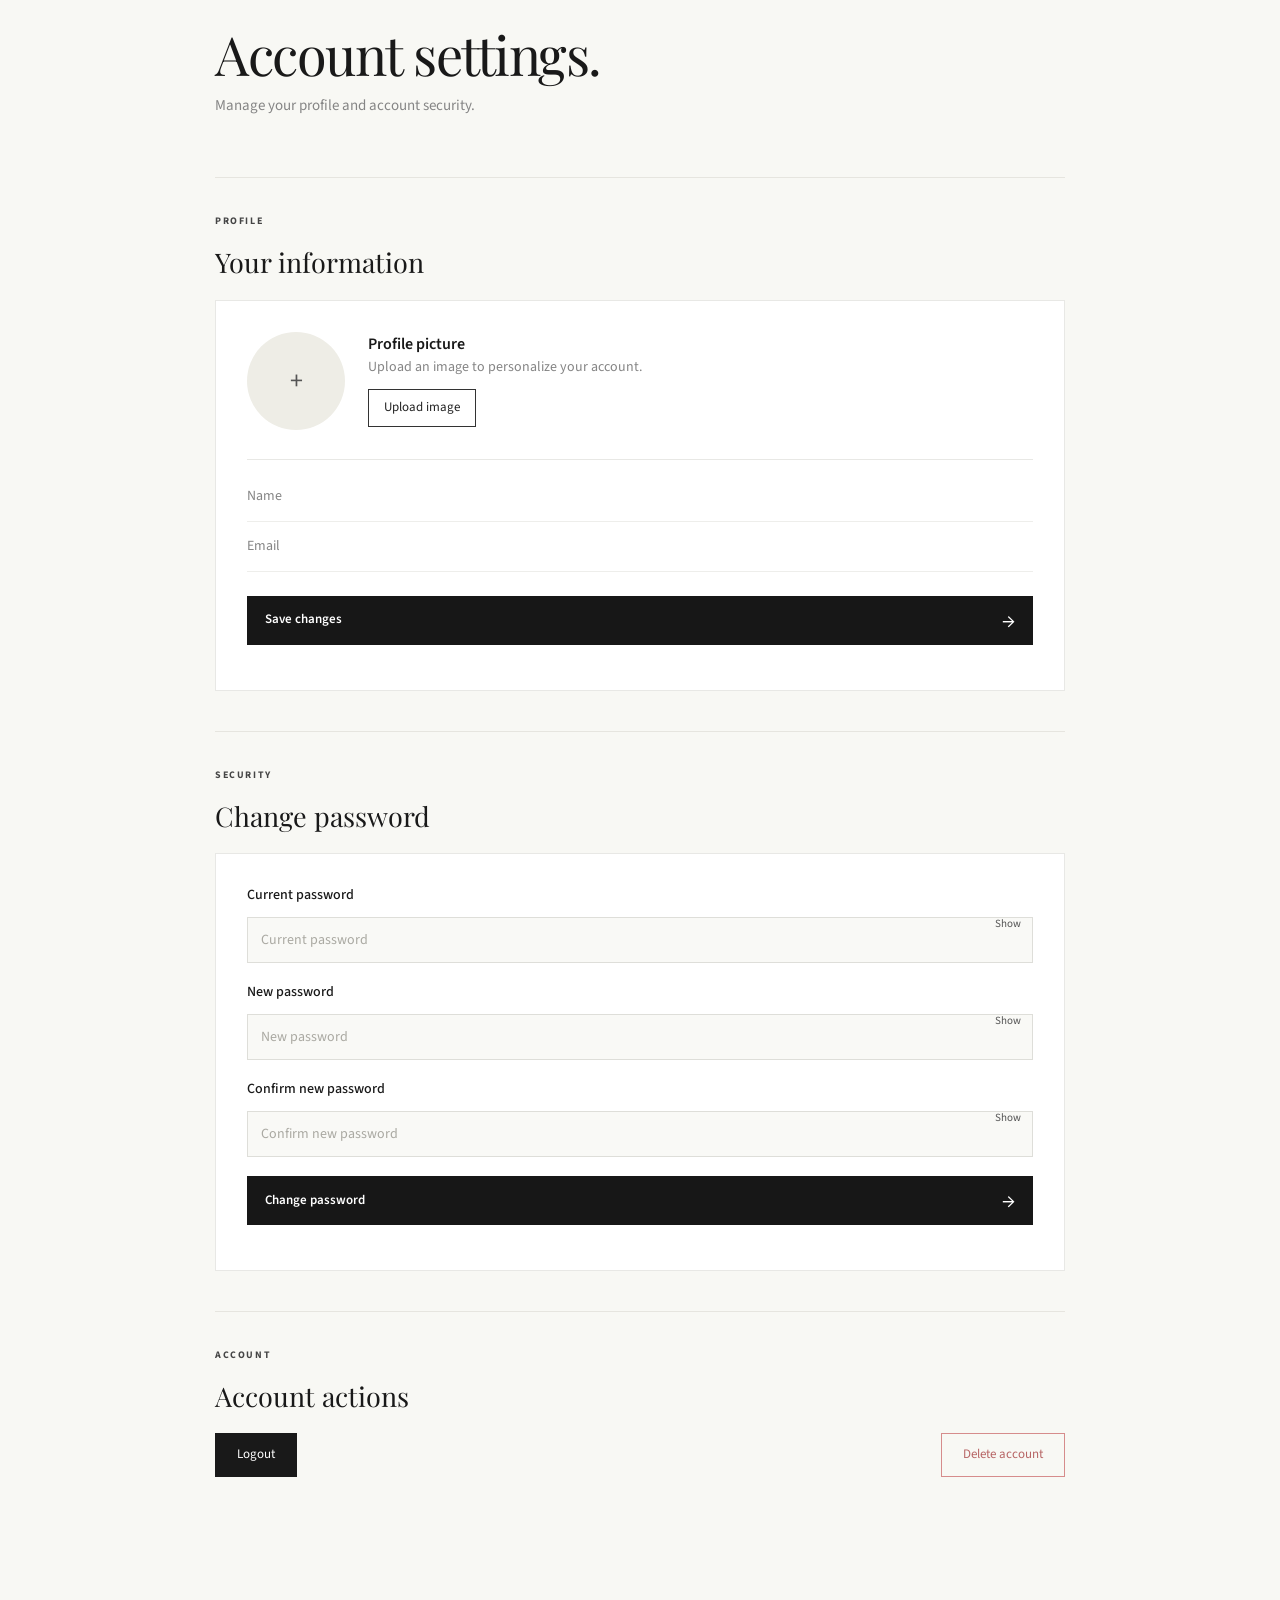
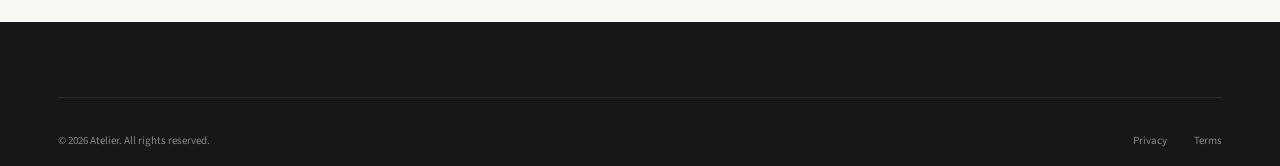
==== account.html @ 496cd6f3 "add many thing in code" ====
<!DOCTYPE html>
<html lang="en">

<head>
    <meta charset="UTF-8">
    <meta name="viewport" content="width=device-width, initial-scale=1.0">

    <title>Atelier | Account Settings</title>

    <link href="https://cdn.jsdelivr.net/npm/bootstrap@5.3.8/dist/css/bootstrap.min.css" rel="stylesheet">

    <link rel="preconnect" href="https://fonts.googleapis.com">
    <link rel="preconnect" href="https://fonts.gstatic.com" crossorigin>

    <link
        href="https://fonts.googleapis.com/css2?family=Playfair+Display:wght@400;500;600&family=Source+Sans+3:wght@400;500;600;700&display=swap"
        rel="stylesheet">

    <style>
        * {
            margin: 0;
            padding: 0;
            box-sizing: border-box;
        }

        body {
            background: #f8f8f4;
            color: #191919;
            font-family: "Source Sans 3", sans-serif;
            font-size: 14px;
            font-weight: 400;
        }

        .settings-container {
            max-width: 850px;
            margin: 0 auto;
            padding: 22px 0 145px;
        }

        .page-title {
            font-family: "Playfair Display", serif;
            font-size: 54px;
            font-weight: 400;
            line-height: 1.2;
            letter-spacing: -1.5px;
            margin-bottom: 8px;
        }

        .page-description {
            color: #858585;
            font-size: 15px;
            margin-bottom: 60px;
        }

        .settings-section {
            border-top: 1px solid #e6e5df;
            padding-top: 36px;
            margin-top: 0;
            margin-bottom: 40px;
        }

        .section-label {
            font-size: 10px;
            font-weight: 700;
            letter-spacing: 1.6px;
            margin-bottom: 17px;
            color: #454545;
        }

        .section-title {
            font-family: "Playfair Display", serif;
            font-size: 27px;
            font-weight: 400;
            margin-bottom: 21px;
        }

        .settings-card {
            background: #ffffff;
            border: 1px solid #e8e8e5;
            padding: 31px;
        }

        .profile-picture-section {
            display: flex;
            align-items: center;
            gap: 23px;
            padding-bottom: 29px;
            border-bottom: 1px solid #e8e8e5;
            margin-bottom: 12px;
        }

        .profile-picture {
            width: 98px;
            height: 98px;
            border-radius: 50%;
            background: #eeede6;
            display: flex;
            align-items: center;
            justify-content: center;
            flex-shrink: 0;
            overflow: hidden;
            font-size: 26px;
            color: #555;
        }

        .profile-picture img {
            width: 100%;
            height: 100%;
            object-fit: cover;
        }

        .upload-heading {
            font-size: 16px;
            font-weight: 600;
            margin-bottom: 3px;
        }

        .upload-description {
            color: #858585;
            font-size: 14px;
            margin-bottom: 11px;
        }

        .upload-button {
            border: 1px solid #333;
            background: white;
            color: #222;
            padding: 8px 15px;
            font-size: 13px;
            transition: 0.2s;
        }

        .upload-button:hover {
            background: #191919;
            color: white;
        }

        .profile-input {
            width: 100%;
            border: none;
            border-bottom: 1px solid #eeeeeb;
            background: transparent;
            outline: none;
            padding: 14px 0;
            color: #333;
            font-family: "Source Sans 3", sans-serif;
            font-size: 14px;
        }

        .profile-input:focus {
            border-bottom-color: #191919;
        }

        .profile-input::placeholder {
            color: #858585;
            opacity: 1;
        }

        .field-label {
            display: block;
            font-size: 14px;
            font-weight: 500;
            margin-bottom: 11px;
        }

        .password-field {
            position: relative;
            margin-bottom: 19px;
        }

        .password-input {
            width: 100%;
            height: 46px;
            background: #f9f9f6;
            border: 1px solid #deded9;
            padding: 10px 65px 10px 13px;
            outline: none;
            color: #333;
            font-family: "Source Sans 3", sans-serif;
            font-size: 14px;
            border-radius: 0;
        }

        .password-input:focus {
            border-color: #777;
            box-shadow: none;
        }

        .password-input::placeholder {
            color: #aaa9a2;
        }

        .show-password {
            position: absolute;
            right: 12px;
            top: 50%;
            transform: translateY(-50%);
            border: none;
            background: transparent;
            color: #555;
            font-family: "Source Sans 3", sans-serif;
            font-size: 11px;
            cursor: pointer;
        }

        .main-button {
            width: 100%;
            min-height: 49px;
            background: #171717;
            color: #fff;
            border: 1px solid #171717;
            padding: 13px 17px;
            display: flex;
            justify-content: space-between;
            align-items: center;
            text-align: left;
            font-family: "Source Sans 3", sans-serif;
            font-size: 13px;
            font-weight: 600;
            transition: 0.2s;
        }

        .main-button:hover {
            background: #333;
            color: #fff;
        }

        .button-arrow {
            font-size: 21px;
            font-weight: 400;
            line-height: 1;
        }

        .account-actions {
            display: flex;
            align-items: center;
            justify-content: space-between;
            gap: 20px;
        }

        .logout-button {
            background: #191919;
            border: 1px solid #191919;
            color: white;
            padding: 11px 21px;
            font-size: 13px;
            transition: 0.2s;
        }

        .logout-button:hover {
            background: #333;
            color: white;
        }

        .delete-button {
            background: transparent;
            border: 1px solid #d68c8c;
            color: #b76565;
            padding: 11px 21px;
            font-size: 13px;
            transition: 0.2s;
        }

        .delete-button:hover {
            background: #b76565;
            color: white;
        }

        .status-message {
            font-size: 13px;
            margin-top: 14px;
            margin-bottom: 0;
        }

        .site-footer {
            background: #171717;
            color: #888;
            padding: 75px 4.5% 17px;
            min-height: 120px;
        }

        .footer-line {
            border-top: 1px solid #292929;
            padding-top: 35px;
            display: flex;
            justify-content: space-between;
            align-items: center;
            gap: 20px;
            font-size: 11px;
        }

        .footer-links {
            display: flex;
            gap: 27px;
        }

        .footer-links a {
            text-decoration: none;
            color: #888;
        }

        .footer-links a:hover {
            color: white;
        }

        @media (max-width: 900px) {
            .settings-container {
                width: 90%;
                padding-top: 30px;
            }

            .page-title {
                font-size: 45px;
            }
        }

        @media (max-width: 576px) {
            .settings-container {
                width: 92%;
                padding-top: 25px;
                padding-bottom: 80px;
            }

            .page-title {
                font-size: 36px;
                letter-spacing: -0.8px;
            }

            .page-description {
                margin-bottom: 40px;
            }

            .section-title {
                font-size: 24px;
            }

            .settings-card {
                padding: 20px;
            }

            .profile-picture-section {
                align-items: flex-start;
                gap: 15px;
            }

            .profile-picture {
                width: 75px;
                height: 75px;
            }

            .account-actions {
                align-items: flex-start;
            }

            .footer-line {
                flex-direction: column;
                align-items: flex-start;
                gap: 18px;
            }

            .site-footer {
                padding-top: 45px;
            }
        }
    </style>
</head>

<body>

    <main class="settings-container">

        <header>
            <h1 class="page-title">Account settings.</h1>
            <p class="page-description">
                Manage your profile and account security.
            </p>
        </header>

        <!-- Profile Section -->

        <section class="settings-section">

            <p class="section-label">PROFILE</p>
            <h2 class="section-title">Your information</h2>

            <div class="settings-card">

                <div class="profile-picture-section">

                    <div class="profile-picture" id="profilePicture">
                        <span id="plusIcon">+</span>
                    </div>

                    <div>
                        <h3 class="upload-heading">Profile picture</h3>

                        <p class="upload-description">
                            Upload an image to personalize your account.
                        </p>

                        <input type="file" id="imageUpload" accept="image/*" class="d-none">

                        <button type="button" class="upload-button"
                            onclick="document.getElementById('imageUpload').click()">
                            Upload image
                        </button>
                    </div>

                </div>

                <form id="profileForm">

                    <div>
                        <input type="text" class="profile-input" id="profileName" placeholder="Name" aria-label="Name"
                            required>
                    </div>

                    <div>
                        <input type="email" class="profile-input" id="profileEmail" placeholder="Email"
                            aria-label="Email" required>
                    </div>

                    <div class="mt-4">
                        <button type="submit" class="main-button">
                            <span>Save changes</span>
                            <span class="button-arrow">&rarr;</span>
                        </button>
                    </div>

                    <p id="profileMessage" class="status-message"></p>

                </form>

            </div>

        </section>

        <!-- Security Section -->

        <section class="settings-section">

            <p class="section-label">SECURITY</p>
            <h2 class="section-title">Change password</h2>

            <div class="settings-card">

                <form id="passwordForm">

                    <div class="password-field">

                        <label for="currentPassword" class="field-label">
                            Current password
                        </label>

                        <input type="password" id="currentPassword" class="password-input"
                            placeholder="Current password" required>

                        <button type="button" class="show-password" onclick="togglePassword('currentPassword', this)">
                            Show
                        </button>

                    </div>

                    <div class="password-field">

                        <label for="newPassword" class="field-label">
                            New password
                        </label>

                        <input type="password" id="newPassword" class="password-input" placeholder="New password"
                            required>

                        <button type="button" class="show-password" onclick="togglePassword('newPassword', this)">
                            Show
                        </button>

                    </div>

                    <div class="password-field">

                        <label for="confirmPassword" class="field-label">
                            Confirm new password
                        </label>

                        <input type="password" id="confirmPassword" class="password-input"
                            placeholder="Confirm new password" required>

                        <button type="button" class="show-password" onclick="togglePassword('confirmPassword', this)">
                            Show
                        </button>

                    </div>

                    <button type="submit" class="main-button mt-3">
                        <span>Change password</span>
                        <span class="button-arrow">&rarr;</span>
                    </button>

                    <p id="passwordMessage" class="status-message"></p>

                </form>

            </div>

        </section>

        <!-- Account Actions -->

        <section class="settings-section mb-0">

            <p class="section-label">ACCOUNT</p>
            <h2 class="section-title">Account actions</h2>

            <div class="account-actions">

                <button type="button" class="logout-button" id="logoutButton">
                    Logout
                </button>

                <button type="button" class="delete-button" id="deleteButton">
                    Delete account
                </button>

            </div>

        </section>

    </main>

    <!-- Footer -->

    <footer class="site-footer">

        <div class="footer-line">

            <p class="mb-0">
                &copy; 2026 Atelier. All rights reserved.
            </p>

            <div class="footer-links">
                <a href="#" onclick="return false;">Privacy</a>
                <a href="#" onclick="return false;">Terms</a>
            </div>

        </div>

    </footer>

    <script>
        let users = JSON.parse(localStorage.getItem("users")) || [];

        let loggedInUser = JSON.parse(localStorage.getItem("loggedInUser"));

        const profileName = document.getElementById("profileName");
        const profileEmail = document.getElementById("profileEmail");
        const profilePicture = document.getElementById("profilePicture");
        const profileMessage = document.getElementById("profileMessage");
        const passwordMessage = document.getElementById("passwordMessage");

        function getCurrentUser() {
            users = JSON.parse(localStorage.getItem("users")) || [];
            loggedInUser = JSON.parse(localStorage.getItem("loggedInUser"));

            if (!loggedInUser) {
                return null;
            }

            return users.find(function (user) {
                return user.email.toLowerCase() ===
                    loggedInUser.email.toLowerCase();
            }) || null;
        }

        function loadProfile() {
            const user = getCurrentUser();

            if (!user) {
                profileName.value = "";
                profileEmail.value = "";
                return;
            }

            profileName.value = user.name || "";
            profileEmail.value = user.email || "";

            if (user.profilePicture) {
                profilePicture.innerHTML =
                    '<img src="' + user.profilePicture +
                    '" alt="Profile picture">';
            }
        }

        function togglePassword(inputId, button) {
            const input = document.getElementById(inputId);

            if (input.type === "password") {
                input.type = "text";
                button.textContent = "Hide";
            } else {
                input.type = "password";
                button.textContent = "Show";
            }
        }

        function showMessage(element, message, success) {
            element.textContent = message;
            element.style.color = success ? "#32804a" : "#b76565";
        }

        function updateUser(updatedUser) {
            users = users.map(function (user) {
                if (user.email.toLowerCase() ===
                    loggedInUser.email.toLowerCase()) {
                    return updatedUser;
                }

                return user;
            });

            localStorage.setItem("users", JSON.stringify(users));

            loggedInUser = {
                name: updatedUser.name,
                email: updatedUser.email
            };

            localStorage.setItem(
                "loggedInUser",
                JSON.stringify(loggedInUser)
            );
        }

        // Upload profile picture

        document.getElementById("imageUpload").addEventListener(
            "change",
            function () {
                const file = this.files[0];

                if (!file) {
                    return;
                }

                if (!file.type.startsWith("image/")) {
                    showMessage(
                        profileMessage,
                        "Please select a valid image.",
                        false
                    );
                    return;
                }

                const reader = new FileReader();

                reader.onload = function (event) {
                    const user = getCurrentUser();

                    if (!user) {
                        showMessage(
                            profileMessage,
                            "Please log in before updating your profile.",
                            false
                        );
                        return;
                    }

                    user.profilePicture = event.target.result;

                    updateUser(user);

                    profilePicture.innerHTML =
                        '<img src="' + event.target.result +
                        '" alt="Profile picture">';

                    showMessage(
                        profileMessage,
                        "Profile picture updated successfully.",
                        true
                    );
                };

                reader.readAsDataURL(file);
            }
        );

        // Save profile information

        document.getElementById("profileForm").addEventListener(
            "submit",
            function (event) {
                event.preventDefault();

                const user = getCurrentUser();

                if (!user) {
                    showMessage(
                        profileMessage,
                        "No account is logged in.",
                        false
                    );
                    return;
                }

                const name = profileName.value.trim();
                const email = profileEmail.value.trim().toLowerCase();

                if (!name || !email) {
                    showMessage(
                        profileMessage,
                        "Please fill in all fields.",
                        false
                    );
                    return;
                }

                const emailExists = users.some(function (item) {
                    return item.email.toLowerCase() === email &&
                        item.email.toLowerCase() !==
                        user.email.toLowerCase();
                });

                if (emailExists) {
                    showMessage(
                        profileMessage,
                        "This email is already registered.",
                        false
                    );
                    return;
                }

                const oldEmail = user.email;

                user.name = name;
                user.email = email;

                users = users.map(function (item) {
                    if (item.email.toLowerCase() ===
                        oldEmail.toLowerCase()) {
                        return user;
                    }

                    return item;
                });

                localStorage.setItem("users", JSON.stringify(users));

                loggedInUser = {
                    name: user.name,
                    email: user.email
                };

                localStorage.setItem(
                    "loggedInUser",
                    JSON.stringify(loggedInUser)
                );

                showMessage(
                    profileMessage,
                    "Your information has been saved.",
                    true
                );
            }
        );

        // Change password

        document.getElementById("passwordForm").addEventListener(
            "submit",
            function (event) {
                event.preventDefault();

                const user = getCurrentUser();

                if (!user) {
                    showMessage(
                        passwordMessage,
                        "No account is logged in.",
                        false
                    );
                    return;
                }

                const currentPassword =
                    document.getElementById("currentPassword").value;

                const newPassword =
                    document.getElementById("newPassword").value;

                const confirmPassword =
                    document.getElementById("confirmPassword").value;

                if (currentPassword !== user.password) {
                    showMessage(
                        passwordMessage,
                        "Your current password is incorrect.",
                        false
                    );
                    return;
                }

                if (newPassword.length < 12 ||
                    !/[A-Z]/.test(newPassword) ||
                    !/[a-z]/.test(newPassword) ||
                    !/[0-9]/.test(newPassword) ||
                    !/[^A-Za-z0-9]/.test(newPassword)) {

                    showMessage(
                        passwordMessage,
                        "Use at least 12 characters, including uppercase, lowercase, a number and a special character.",
                        false
                    );
                    return;
                }

                if (newPassword === currentPassword) {
                    showMessage(
                        passwordMessage,
                        "Your new password must be different.",
                        false
                    );
                    return;
                }

                if (newPassword !== confirmPassword) {
                    showMessage(
                        passwordMessage,
                        "The new passwords do not match.",
                        false
                    );
                    return;
                }

                user.password = newPassword;

                updateUser(user);

                document.getElementById("passwordForm").reset();

                document.querySelectorAll(".show-password").forEach(
                    function (button) {
                        button.textContent = "Show";
                    }
                );

                showMessage(
                    passwordMessage,
                    "Your password has been changed successfully.",
                    true
                );
            }
        );

        // Logout

        document.getElementById("logoutButton").addEventListener(
            "click",
            function () {
                if (confirm("Are you sure you want to log out?")) {
                    localStorage.removeItem("loggedInUser");

                    window.location.href = "login.html";
                }
            }
        );

        // Delete account

        document.getElementById("deleteButton").addEventListener(
            "click",
            function () {
                const user = getCurrentUser();

                if (!user) {
                    alert("No account is logged in.");
                    return;
                }

                const confirmed = confirm(
                    "Are you sure you want to delete your account? This action cannot be undone."
                );

                if (!confirmed) {
                    return;
                }

                users = users.filter(function (item) {
                    return item.email.toLowerCase() !==
                        user.email.toLowerCase();
                });

                localStorage.setItem("users", JSON.stringify(users));

                localStorage.removeItem("loggedInUser");

                alert("Your account has been deleted.");

                window.location.href = "signup.html";
            }
        );



        loadProfile();
    </script>

</body>

</html>
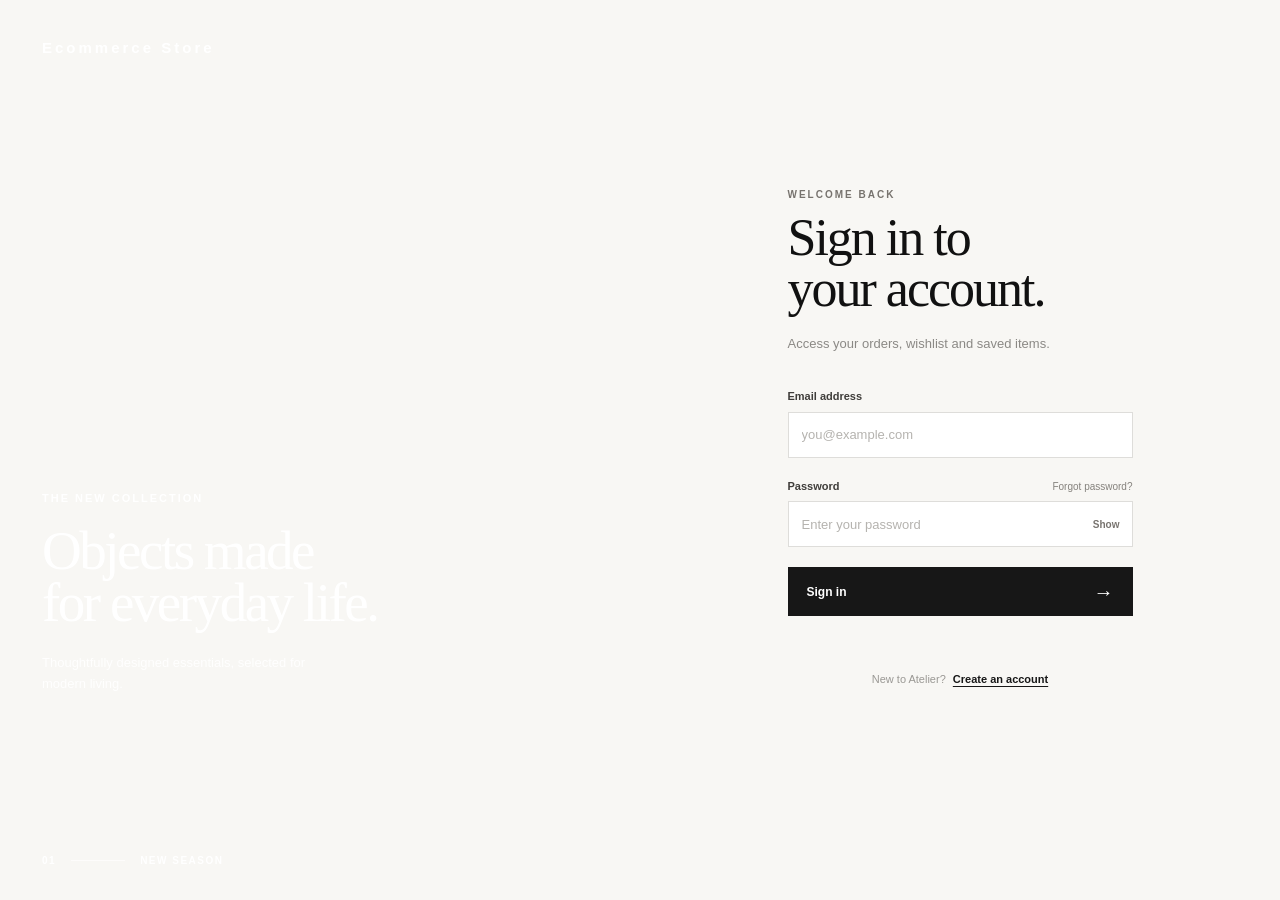
==== commit 5c01531d: "fixed the show password button" ====
--- a/account.html
+++ b/account.html
@@ -28,20 +28,18 @@
             color: #191919;
             font-family: "Source Sans 3", sans-serif;
             font-size: 14px;
-            font-weight: 400;
         }
 
         .settings-container {
             max-width: 850px;
-            margin: 0 auto;
-            padding: 22px 0 145px;
+            margin: auto;
+            padding: 40px 20px 100px;
         }
 
         .page-title {
             font-family: "Playfair Display", serif;
             font-size: 54px;
             font-weight: 400;
-            line-height: 1.2;
             letter-spacing: -1.5px;
             margin-bottom: 8px;
         }
@@ -55,7 +53,6 @@
         .settings-section {
             border-top: 1px solid #e6e5df;
             padding-top: 36px;
-            margin-top: 0;
             margin-bottom: 40px;
         }
 
@@ -75,7 +72,7 @@
         }
 
         .settings-card {
-            background: #ffffff;
+            background: #fff;
             border: 1px solid #e8e8e5;
             padding: 31px;
         }
@@ -151,11 +148,6 @@
             border-bottom-color: #191919;
         }
 
-        .profile-input::placeholder {
-            color: #858585;
-            opacity: 1;
-        }
-
         .field-label {
             display: block;
             font-size: 14px;
@@ -186,10 +178,6 @@
             box-shadow: none;
         }
 
-        .password-input::placeholder {
-            color: #aaa9a2;
-        }
-
         .show-password {
             position: absolute;
             right: 12px;
@@ -207,7 +195,7 @@
             width: 100%;
             min-height: 49px;
             background: #171717;
-            color: #fff;
+            color: white;
             border: 1px solid #171717;
             padding: 13px 17px;
             display: flex;
@@ -222,7 +210,7 @@
 
         .main-button:hover {
             background: #333;
-            color: #fff;
+            color: white;
         }
 
         .button-arrow {
@@ -238,13 +226,17 @@
             gap: 20px;
         }
 
+        .logout-button,
+        .delete-button {
+            padding: 11px 21px;
+            font-size: 13px;
+            transition: 0.2s;
+        }
+
         .logout-button {
             background: #191919;
             border: 1px solid #191919;
             color: white;
-            padding: 11px 21px;
-            font-size: 13px;
-            transition: 0.2s;
         }
 
         .logout-button:hover {
@@ -256,9 +248,6 @@
             background: transparent;
             border: 1px solid #d68c8c;
             color: #b76565;
-            padding: 11px 21px;
-            font-size: 13px;
-            transition: 0.2s;
         }
 
         .delete-button:hover {
@@ -276,7 +265,6 @@
             background: #171717;
             color: #888;
             padding: 75px 4.5% 17px;
-            min-height: 120px;
         }
 
         .footer-line {
@@ -304,11 +292,6 @@
         }
 
         @media (max-width: 900px) {
-            .settings-container {
-                width: 90%;
-                padding-top: 30px;
-            }
-
             .page-title {
                 font-size: 45px;
             }
@@ -316,9 +299,7 @@
 
         @media (max-width: 576px) {
             .settings-container {
-                width: 92%;
-                padding-top: 25px;
-                padding-bottom: 80px;
+                padding: 25px 4% 80px;
             }
 
             .page-title {
@@ -376,17 +357,13 @@
             </p>
         </header>
 
-        <!-- Profile Section -->
-
         <section class="settings-section">
-
             <p class="section-label">PROFILE</p>
             <h2 class="section-title">Your information</h2>
 
             <div class="settings-card">
 
                 <div class="profile-picture-section">
-
                     <div class="profile-picture" id="profilePicture">
                         <span id="plusIcon">+</span>
                     </div>
@@ -405,19 +382,17 @@
                             Upload image
                         </button>
                     </div>
-
                 </div>
 
                 <form id="profileForm">
-
                     <div>
-                        <input type="text" class="profile-input" id="profileName" placeholder="Name" aria-label="Name"
-                            required>
+                        <label for="profileName" class="visually-hidden">Name</label>
+                        <input type="text" class="profile-input" id="profileName" placeholder="Name" required>
                     </div>
 
                     <div>
-                        <input type="email" class="profile-input" id="profileEmail" placeholder="Email"
-                            aria-label="Email" required>
+                        <label for="profileEmail" class="visually-hidden">Email</label>
+                        <input type="email" class="profile-input" id="profileEmail" placeholder="Email" required>
                     </div>
 
                     <div class="mt-4">
@@ -427,68 +402,58 @@
                         </button>
                     </div>
 
-                    <p id="profileMessage" class="status-message"></p>
-
+                    <p id="profileMessage" class="status-message" role="status"></p>
                 </form>
-
             </div>
-
         </section>
 
-        <!-- Security Section -->
-
         <section class="settings-section">
-
             <p class="section-label">SECURITY</p>
             <h2 class="section-title">Change password</h2>
 
             <div class="settings-card">
-
                 <form id="passwordForm">
 
                     <div class="password-field">
-
                         <label for="currentPassword" class="field-label">
                             Current password
                         </label>
 
                         <input type="password" id="currentPassword" class="password-input"
-                            placeholder="Current password" required>
-
-                        <button type="button" class="show-password" onclick="togglePassword('currentPassword', this)">
+                            placeholder="Current password" autocomplete="current-password" required>
+
+                        <button type="button" class="show-password  " style="margin-top: 15px;"
+                            onclick="togglePassword('currentPassword', this)">
                             Show
                         </button>
-
                     </div>
 
                     <div class="password-field">
-
                         <label for="newPassword" class="field-label">
                             New password
                         </label>
 
                         <input type="password" id="newPassword" class="password-input" placeholder="New password"
-                            required>
-
-                        <button type="button" class="show-password" onclick="togglePassword('newPassword', this)">
+                            autocomplete="new-password" required>
+
+                        <button type="button" class="show-password " style="margin-top: 15px;"
+                            onclick="togglePassword('currentPassword', this)">
                             Show
                         </button>
-
                     </div>
 
                     <div class="password-field">
-
                         <label for="confirmPassword" class="field-label">
                             Confirm new password
                         </label>
 
                         <input type="password" id="confirmPassword" class="password-input"
-                            placeholder="Confirm new password" required>
-
-                        <button type="button" class="show-password" onclick="togglePassword('confirmPassword', this)">
+                            placeholder="Confirm new password" autocomplete="new-password" required>
+
+                        <button type="button" class="show-password " style="margin-top: 15px;"
+                            onclick="togglePassword('currentPassword', this)">
                             Show
                         </button>
-
                     </div>
 
                     <button type="submit" class="main-button mt-3">
@@ -496,23 +461,16 @@
                         <span class="button-arrow">&rarr;</span>
                     </button>
 
-                    <p id="passwordMessage" class="status-message"></p>
-
+                    <p id="passwordMessage" class="status-message" role="status"></p>
                 </form>
-
             </div>
-
         </section>
 
-        <!-- Account Actions -->
-
         <section class="settings-section mb-0">
-
             <p class="section-label">ACCOUNT</p>
             <h2 class="section-title">Account actions</h2>
 
             <div class="account-actions">
-
                 <button type="button" class="logout-button" id="logoutButton">
                     Logout
                 </button>
@@ -520,19 +478,13 @@
                 <button type="button" class="delete-button" id="deleteButton">
                     Delete account
                 </button>
-
             </div>
-
         </section>
 
     </main>
 
-    <!-- Footer -->
-
     <footer class="site-footer">
-
         <div class="footer-line">
-
             <p class="mb-0">
                 &copy; 2026 Atelier. All rights reserved.
             </p>
@@ -541,367 +493,10 @@
                 <a href="#" onclick="return false;">Privacy</a>
                 <a href="#" onclick="return false;">Terms</a>
             </div>
-
         </div>
-
     </footer>
 
-    <script>
-        let users = JSON.parse(localStorage.getItem("users")) || [];
-
-        let loggedInUser = JSON.parse(localStorage.getItem("loggedInUser"));
-
-        const profileName = document.getElementById("profileName");
-        const profileEmail = document.getElementById("profileEmail");
-        const profilePicture = document.getElementById("profilePicture");
-        const profileMessage = document.getElementById("profileMessage");
-        const passwordMessage = document.getElementById("passwordMessage");
-
-        function getCurrentUser() {
-            users = JSON.parse(localStorage.getItem("users")) || [];
-            loggedInUser = JSON.parse(localStorage.getItem("loggedInUser"));
-
-            if (!loggedInUser) {
-                return null;
-            }
-
-            return users.find(function (user) {
-                return user.email.toLowerCase() ===
-                    loggedInUser.email.toLowerCase();
-            }) || null;
-        }
-
-        function loadProfile() {
-            const user = getCurrentUser();
-
-            if (!user) {
-                profileName.value = "";
-                profileEmail.value = "";
-                return;
-            }
-
-            profileName.value = user.name || "";
-            profileEmail.value = user.email || "";
-
-            if (user.profilePicture) {
-                profilePicture.innerHTML =
-                    '<img src="' + user.profilePicture +
-                    '" alt="Profile picture">';
-            }
-        }
-
-        function togglePassword(inputId, button) {
-            const input = document.getElementById(inputId);
-
-            if (input.type === "password") {
-                input.type = "text";
-                button.textContent = "Hide";
-            } else {
-                input.type = "password";
-                button.textContent = "Show";
-            }
-        }
-
-        function showMessage(element, message, success) {
-            element.textContent = message;
-            element.style.color = success ? "#32804a" : "#b76565";
-        }
-
-        function updateUser(updatedUser) {
-            users = users.map(function (user) {
-                if (user.email.toLowerCase() ===
-                    loggedInUser.email.toLowerCase()) {
-                    return updatedUser;
-                }
-
-                return user;
-            });
-
-            localStorage.setItem("users", JSON.stringify(users));
-
-            loggedInUser = {
-                name: updatedUser.name,
-                email: updatedUser.email
-            };
-
-            localStorage.setItem(
-                "loggedInUser",
-                JSON.stringify(loggedInUser)
-            );
-        }
-
-        // Upload profile picture
-
-        document.getElementById("imageUpload").addEventListener(
-            "change",
-            function () {
-                const file = this.files[0];
-
-                if (!file) {
-                    return;
-                }
-
-                if (!file.type.startsWith("image/")) {
-                    showMessage(
-                        profileMessage,
-                        "Please select a valid image.",
-                        false
-                    );
-                    return;
-                }
-
-                const reader = new FileReader();
-
-                reader.onload = function (event) {
-                    const user = getCurrentUser();
-
-                    if (!user) {
-                        showMessage(
-                            profileMessage,
-                            "Please log in before updating your profile.",
-                            false
-                        );
-                        return;
-                    }
-
-                    user.profilePicture = event.target.result;
-
-                    updateUser(user);
-
-                    profilePicture.innerHTML =
-                        '<img src="' + event.target.result +
-                        '" alt="Profile picture">';
-
-                    showMessage(
-                        profileMessage,
-                        "Profile picture updated successfully.",
-                        true
-                    );
-                };
-
-                reader.readAsDataURL(file);
-            }
-        );
-
-        // Save profile information
-
-        document.getElementById("profileForm").addEventListener(
-            "submit",
-            function (event) {
-                event.preventDefault();
-
-                const user = getCurrentUser();
-
-                if (!user) {
-                    showMessage(
-                        profileMessage,
-                        "No account is logged in.",
-                        false
-                    );
-                    return;
-                }
-
-                const name = profileName.value.trim();
-                const email = profileEmail.value.trim().toLowerCase();
-
-                if (!name || !email) {
-                    showMessage(
-                        profileMessage,
-                        "Please fill in all fields.",
-                        false
-                    );
-                    return;
-                }
-
-                const emailExists = users.some(function (item) {
-                    return item.email.toLowerCase() === email &&
-                        item.email.toLowerCase() !==
-                        user.email.toLowerCase();
-                });
-
-                if (emailExists) {
-                    showMessage(
-                        profileMessage,
-                        "This email is already registered.",
-                        false
-                    );
-                    return;
-                }
-
-                const oldEmail = user.email;
-
-                user.name = name;
-                user.email = email;
-
-                users = users.map(function (item) {
-                    if (item.email.toLowerCase() ===
-                        oldEmail.toLowerCase()) {
-                        return user;
-                    }
-
-                    return item;
-                });
-
-                localStorage.setItem("users", JSON.stringify(users));
-
-                loggedInUser = {
-                    name: user.name,
-                    email: user.email
-                };
-
-                localStorage.setItem(
-                    "loggedInUser",
-                    JSON.stringify(loggedInUser)
-                );
-
-                showMessage(
-                    profileMessage,
-                    "Your information has been saved.",
-                    true
-                );
-            }
-        );
-
-        // Change password
-
-        document.getElementById("passwordForm").addEventListener(
-            "submit",
-            function (event) {
-                event.preventDefault();
-
-                const user = getCurrentUser();
-
-                if (!user) {
-                    showMessage(
-                        passwordMessage,
-                        "No account is logged in.",
-                        false
-                    );
-                    return;
-                }
-
-                const currentPassword =
-                    document.getElementById("currentPassword").value;
-
-                const newPassword =
-                    document.getElementById("newPassword").value;
-
-                const confirmPassword =
-                    document.getElementById("confirmPassword").value;
-
-                if (currentPassword !== user.password) {
-                    showMessage(
-                        passwordMessage,
-                        "Your current password is incorrect.",
-                        false
-                    );
-                    return;
-                }
-
-                if (newPassword.length < 12 ||
-                    !/[A-Z]/.test(newPassword) ||
-                    !/[a-z]/.test(newPassword) ||
-                    !/[0-9]/.test(newPassword) ||
-                    !/[^A-Za-z0-9]/.test(newPassword)) {
-
-                    showMessage(
-                        passwordMessage,
-                        "Use at least 12 characters, including uppercase, lowercase, a number and a special character.",
-                        false
-                    );
-                    return;
-                }
-
-                if (newPassword === currentPassword) {
-                    showMessage(
-                        passwordMessage,
-                        "Your new password must be different.",
-                        false
-                    );
-                    return;
-                }
-
-                if (newPassword !== confirmPassword) {
-                    showMessage(
-                        passwordMessage,
-                        "The new passwords do not match.",
-                        false
-                    );
-                    return;
-                }
-
-                user.password = newPassword;
-
-                updateUser(user);
-
-                document.getElementById("passwordForm").reset();
-
-                document.querySelectorAll(".show-password").forEach(
-                    function (button) {
-                        button.textContent = "Show";
-                    }
-                );
-
-                showMessage(
-                    passwordMessage,
-                    "Your password has been changed successfully.",
-                    true
-                );
-            }
-        );
-
-        // Logout
-
-        document.getElementById("logoutButton").addEventListener(
-            "click",
-            function () {
-                if (confirm("Are you sure you want to log out?")) {
-                    localStorage.removeItem("loggedInUser");
-
-                    window.location.href = "login.html";
-                }
-            }
-        );
-
-        // Delete account
-
-        document.getElementById("deleteButton").addEventListener(
-            "click",
-            function () {
-                const user = getCurrentUser();
-
-                if (!user) {
-                    alert("No account is logged in.");
-                    return;
-                }
-
-                const confirmed = confirm(
-                    "Are you sure you want to delete your account? This action cannot be undone."
-                );
-
-                if (!confirmed) {
-                    return;
-                }
-
-                users = users.filter(function (item) {
-                    return item.email.toLowerCase() !==
-                        user.email.toLowerCase();
-                });
-
-                localStorage.setItem("users", JSON.stringify(users));
-
-                localStorage.removeItem("loggedInUser");
-
-                alert("Your account has been deleted.");
-
-                window.location.href = "signup.html";
-            }
-        );
-
-
-
-        loadProfile();
-    </script>
+    <script src="account.js"></script>
 
 </body>
 
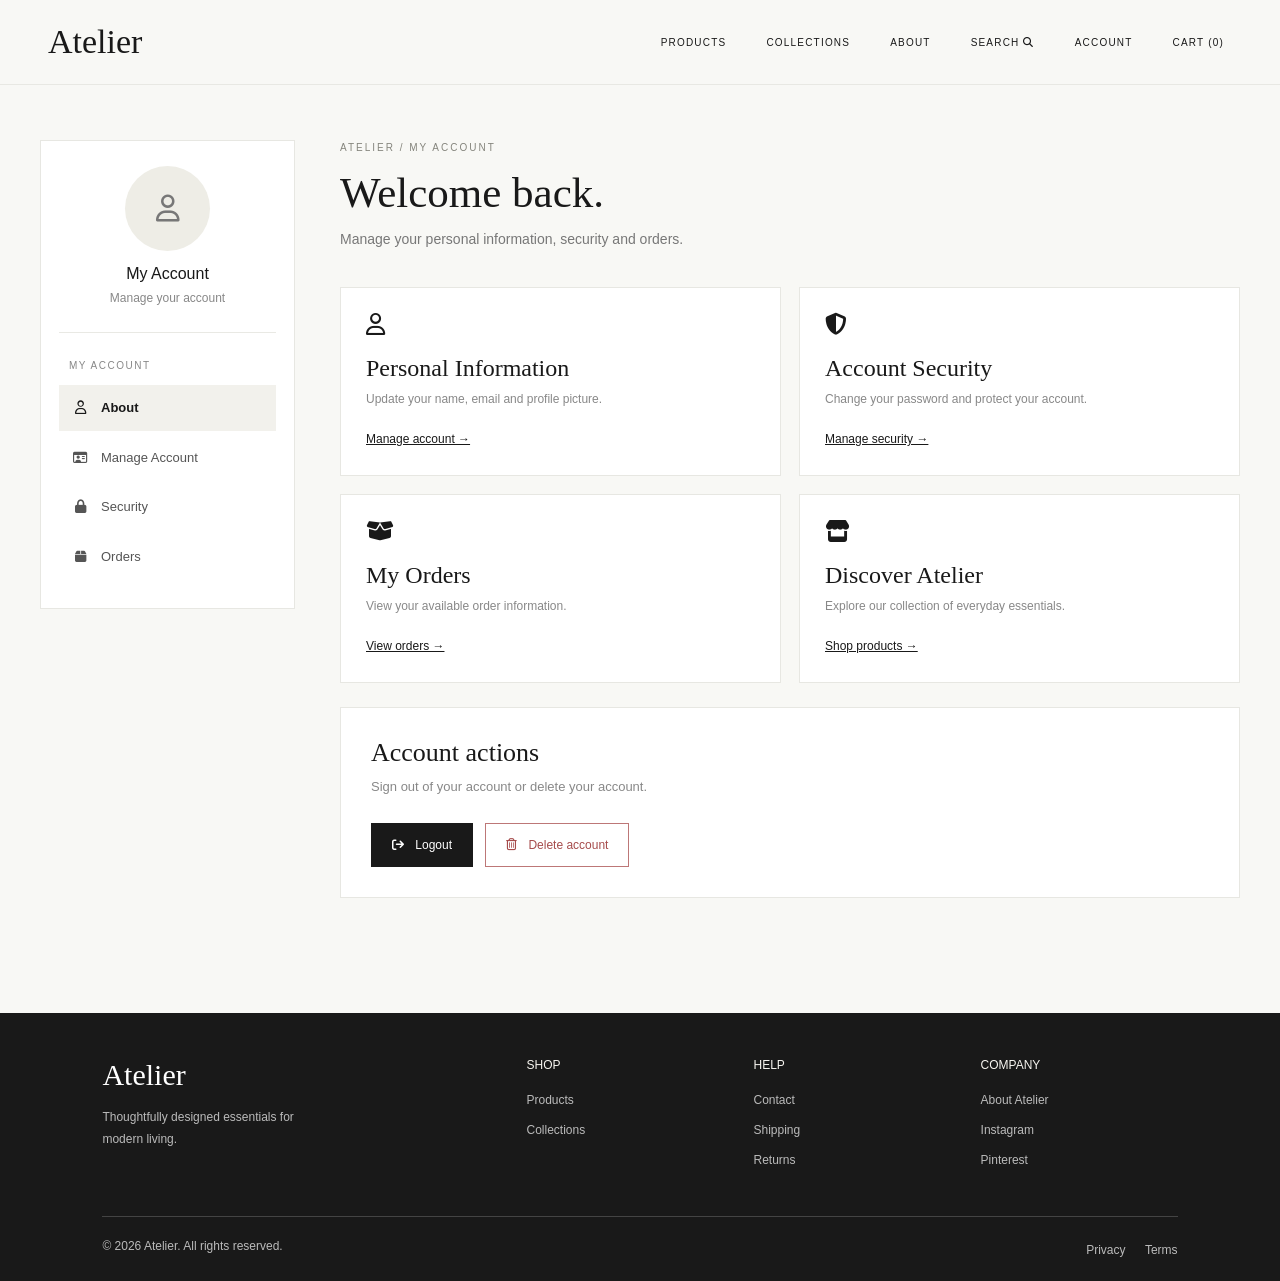
==== commit 5a7067e3: "make change sin code" ====
--- a/account.html
+++ b/account.html
@@ -4,100 +4,220 @@
 <head>
     <meta charset="UTF-8">
     <meta name="viewport" content="width=device-width, initial-scale=1.0">
-
-    <title>Atelier | Account Settings</title>
+    <title>Atelier | My Account</title>
 
     <link href="https://cdn.jsdelivr.net/npm/bootstrap@5.3.8/dist/css/bootstrap.min.css" rel="stylesheet">
-
-    <link rel="preconnect" href="https://fonts.googleapis.com">
-    <link rel="preconnect" href="https://fonts.gstatic.com" crossorigin>
-
     <link
-        href="https://fonts.googleapis.com/css2?family=Playfair+Display:wght@400;500;600&family=Source+Sans+3:wght@400;500;600;700&display=swap"
+        href="https://fonts.googleapis.com/css2?family=DM+Serif+Display&family=Inter:wght@300;400;500;600&display=swap"
         rel="stylesheet">
+    <link rel="stylesheet" href="https://cdnjs.cloudflare.com/ajax/libs/font-awesome/6.7.2/css/all.min.css">
 
     <style>
         * {
+            box-sizing: border-box;
+        }
+
+        body {
             margin: 0;
-            padding: 0;
-            box-sizing: border-box;
-        }
-
-        body {
-            background: #f8f8f4;
+            background: #f8f8f5;
             color: #191919;
-            font-family: "Source Sans 3", sans-serif;
-            font-size: 14px;
-        }
-
-        .settings-container {
-            max-width: 850px;
-            margin: auto;
-            padding: 40px 20px 100px;
-        }
-
-        .page-title {
-            font-family: "Playfair Display", serif;
-            font-size: 54px;
-            font-weight: 400;
-            letter-spacing: -1.5px;
-            margin-bottom: 8px;
-        }
-
-        .page-description {
-            color: #858585;
-            font-size: 15px;
-            margin-bottom: 60px;
-        }
-
-        .settings-section {
-            border-top: 1px solid #e6e5df;
-            padding-top: 36px;
-            margin-bottom: 40px;
-        }
-
-        .section-label {
+            font-family: "Inter", sans-serif;
+        }
+
+        .hero-navbar {
+            background: #f8f8f5;
+            padding: 18px 0;
+            border-bottom: 1px solid #e8e8e3;
+        }
+
+        .logo {
+            font: 34px "DM Serif Display", serif;
+            color: #191919;
+            text-decoration: none;
+        }
+
+        .navbar-nav .nav-link {
+            color: #191919;
             font-size: 10px;
-            font-weight: 700;
-            letter-spacing: 1.6px;
-            margin-bottom: 17px;
-            color: #454545;
-        }
-
-        .section-title {
-            font-family: "Playfair Display", serif;
-            font-size: 27px;
-            font-weight: 400;
-            margin-bottom: 21px;
-        }
-
-        .settings-card {
-            background: #fff;
-            border: 1px solid #e8e8e5;
-            padding: 31px;
-        }
-
-        .profile-picture-section {
-            display: flex;
-            align-items: center;
-            gap: 23px;
-            padding-bottom: 29px;
-            border-bottom: 1px solid #e8e8e5;
-            margin-bottom: 12px;
-        }
-
-        .profile-picture {
-            width: 98px;
-            height: 98px;
+            letter-spacing: 1.2px;
+        }
+
+        .account-nav-image {
+            width: 28px;
+            height: 28px;
+            border-radius: 50%;
+            object-fit: cover;
+            vertical-align: middle;
+            margin-right: 5px;
+        }
+
+        .account-layout {
+            max-width: 1250px;
+            margin: 55px auto 90px;
+            padding: 0 25px;
+            display: grid;
+            grid-template-columns: 255px 1fr;
+            gap: 45px;
+            align-items: start;
+        }
+
+        .sidebar {
+            background: white;
+            border: 1px solid #e7e7e2;
+            padding: 25px 18px;
+        }
+
+        .sidebar-profile {
+            text-align: center;
+            padding-bottom: 25px;
+            border-bottom: 1px solid #e9e9e4;
+            margin-bottom: 20px;
+        }
+
+        .sidebar-image {
+            width: 85px;
+            height: 85px;
             border-radius: 50%;
             background: #eeede6;
             display: flex;
             align-items: center;
             justify-content: center;
+            margin: 0 auto 13px;
+            overflow: hidden;
+            font-size: 27px;
+            color: #777;
+        }
+
+        .sidebar-image img {
+            width: 100%;
+            height: 100%;
+            object-fit: cover;
+        }
+
+        .sidebar-profile h3 {
+            font-size: 16px;
+            margin-bottom: 6px;
+            overflow-wrap: anywhere;
+        }
+
+        .sidebar-profile p {
+            color: #888;
+            font-size: 12px;
+            overflow-wrap: anywhere;
+            margin-bottom: 0;
+        }
+
+        .sidebar-heading {
+            font-size: 10px;
+            letter-spacing: 1.5px;
+            color: #888;
+            margin: 25px 10px 12px;
+        }
+
+        .sidebar-link {
+            width: 100%;
+            display: flex;
+            align-items: center;
+            gap: 12px;
+            padding: 13px 12px;
+            border: none;
+            background: transparent;
+            color: #555;
+            text-align: left;
+            font-size: 13px;
+            cursor: pointer;
+            margin-bottom: 4px;
+        }
+
+        .sidebar-link i {
+            width: 18px;
+            text-align: center;
+        }
+
+        .sidebar-link:hover,
+        .sidebar-link.active {
+            background: #f2f1ec;
+            color: #191919;
+        }
+
+        .sidebar-link.active {
+            font-weight: 600;
+        }
+
+        .account-content {
+            min-width: 0;
+        }
+
+        .page-heading {
+            margin-bottom: 35px;
+        }
+
+        .eyebrow {
+            font-size: 10px;
+            letter-spacing: 2px;
+            color: #85857d;
+            margin-bottom: 13px;
+        }
+
+        .page-title {
+            font: 43px "DM Serif Display", serif;
+            margin-bottom: 10px;
+        }
+
+        .page-description {
+            color: #777;
+            font-size: 14px;
+            line-height: 1.8;
+        }
+
+        .content-panel {
+            display: none;
+        }
+
+        .content-panel.active {
+            display: block;
+        }
+
+        .settings-card {
+            background: white;
+            border: 1px solid #e7e7e2;
+            padding: 30px;
+            margin-bottom: 25px;
+        }
+
+        .card-heading {
+            font: 26px "DM Serif Display", serif;
+            margin-bottom: 8px;
+        }
+
+        .card-description {
+            font-size: 13px;
+            color: #888;
+            margin-bottom: 25px;
+            line-height: 1.7;
+        }
+
+        .profile-picture-section {
+            display: flex;
+            align-items: center;
+            gap: 20px;
+            padding-bottom: 25px;
+            margin-bottom: 15px;
+            border-bottom: 1px solid #eee;
+        }
+
+        .profile-picture {
+            width: 90px;
+            height: 90px;
+            border-radius: 50%;
+            background: #eeede6;
+            overflow: hidden;
+            display: flex;
+            align-items: center;
+            justify-content: center;
             flex-shrink: 0;
-            overflow: hidden;
-            font-size: 26px;
-            color: #555;
+            color: #777;
+            font-size: 27px;
         }
 
         .profile-picture img {
@@ -107,24 +227,22 @@
         }
 
         .upload-heading {
-            font-size: 16px;
+            font-size: 14px;
             font-weight: 600;
-            margin-bottom: 3px;
+            margin-bottom: 7px;
         }
 
         .upload-description {
-            color: #858585;
-            font-size: 14px;
-            margin-bottom: 11px;
+            font-size: 12px;
+            color: #888;
+            margin-bottom: 12px;
         }
 
         .upload-button {
-            border: 1px solid #333;
             background: white;
-            color: #222;
-            padding: 8px 15px;
-            font-size: 13px;
-            transition: 0.2s;
+            border: 1px solid #222;
+            padding: 9px 15px;
+            font-size: 12px;
         }
 
         .upload-button:hover {
@@ -132,50 +250,39 @@
             color: white;
         }
 
-        .profile-input {
-            width: 100%;
-            border: none;
-            border-bottom: 1px solid #eeeeeb;
-            background: transparent;
-            outline: none;
-            padding: 14px 0;
-            color: #333;
-            font-family: "Source Sans 3", sans-serif;
-            font-size: 14px;
-        }
-
-        .profile-input:focus {
-            border-bottom-color: #191919;
+        .field-group {
+            margin-bottom: 20px;
         }
 
         .field-label {
             display: block;
-            font-size: 14px;
+            font-size: 12px;
             font-weight: 500;
-            margin-bottom: 11px;
+            margin-bottom: 9px;
+        }
+
+        .profile-input,
+        .password-input {
+            width: 100%;
+            min-height: 45px;
+            border: 1px solid #deded9;
+            background: #fff;
+            padding: 12px;
+            outline: none;
+            font-size: 13px;
+        }
+
+        .profile-input:focus,
+        .password-input:focus {
+            border-color: #777;
         }
 
         .password-field {
             position: relative;
-            margin-bottom: 19px;
         }
 
         .password-input {
-            width: 100%;
-            height: 46px;
-            background: #f9f9f6;
-            border: 1px solid #deded9;
-            padding: 10px 65px 10px 13px;
-            outline: none;
-            color: #333;
-            font-family: "Source Sans 3", sans-serif;
-            font-size: 14px;
-            border-radius: 0;
-        }
-
-        .password-input:focus {
-            border-color: #777;
-            box-shadow: none;
+            padding-right: 65px;
         }
 
         .show-password {
@@ -183,54 +290,143 @@
             right: 12px;
             top: 50%;
             transform: translateY(-50%);
+            background: none;
             border: none;
-            background: transparent;
+            font-size: 11px;
             color: #555;
-            font-family: "Source Sans 3", sans-serif;
-            font-size: 11px;
-            cursor: pointer;
         }
 
         .main-button {
             width: 100%;
-            min-height: 49px;
-            background: #171717;
+            padding: 15px;
+            border: 1px solid #191919;
+            background: #191919;
             color: white;
-            border: 1px solid #171717;
-            padding: 13px 17px;
             display: flex;
             justify-content: space-between;
             align-items: center;
-            text-align: left;
-            font-family: "Source Sans 3", sans-serif;
+            font-size: 12px;
+        }
+
+        .main-button:hover {
+            background: #383838;
+        }
+
+        .status-message {
+            margin-top: 15px;
+            font-size: 12px;
+        }
+
+        .overview-grid {
+            display: grid;
+            grid-template-columns: repeat(2, minmax(0, 1fr));
+            gap: 18px;
+        }
+
+        .overview-card {
+            background: white;
+            border: 1px solid #e7e7e2;
+            padding: 25px;
+        }
+
+        .overview-card i {
+            font-size: 22px;
+            margin-bottom: 20px;
+        }
+
+        .overview-card h3 {
+            font: 24px "DM Serif Display", serif;
+            margin-bottom: 8px;
+        }
+
+        .overview-card p {
+            color: #888;
+            font-size: 12px;
+            margin-bottom: 18px;
+        }
+
+        .text-link {
+            border: none;
+            background: none;
+            padding: 0;
+            font-size: 12px;
+            text-decoration: underline;
+            color: #191919;
+        }
+
+        .order-card {
+            padding: 20px;
+            border: 1px solid #e7e7e2;
+            background: white;
+            margin-bottom: 15px;
+        }
+
+        .order-card h3 {
+            font-size: 14px;
+            font-weight: 600;
+        }
+
+        .order-card p {
+            font-size: 12px;
+            color: #777;
+            margin: 7px 0;
+            overflow-wrap: anywhere;
+        }
+
+        .order-status {
+            display: inline-block;
+            padding: 6px 10px;
+            background: #eeede6;
+            font-size: 11px;
+        }
+
+        .empty-state {
+            background: white;
+            border: 1px solid #e7e7e2;
+            padding: 40px 20px;
+            text-align: center;
+        }
+
+        .empty-state i {
+            font-size: 30px;
+            color: #888;
+            margin-bottom: 15px;
+        }
+
+        .empty-state h3 {
+            font: 24px "DM Serif Display", serif;
+        }
+
+        .empty-state p {
+            color: #888;
             font-size: 13px;
-            font-weight: 600;
-            transition: 0.2s;
-        }
-
-        .main-button:hover {
-            background: #333;
+            margin: 12px 0 20px;
+        }
+
+        .dark-link {
+            display: inline-block;
+            background: #191919;
             color: white;
-        }
-
-        .button-arrow {
-            font-size: 21px;
-            font-weight: 400;
-            line-height: 1;
+            padding: 12px 20px;
+            text-decoration: none;
+            font-size: 11px;
+        }
+
+        .dark-link:hover {
+            color: white;
+            background: #444;
         }
 
         .account-actions {
             display: flex;
-            align-items: center;
-            justify-content: space-between;
-            gap: 20px;
+            gap: 12px;
+            flex-wrap: wrap;
         }
 
         .logout-button,
         .delete-button {
-            padding: 11px 21px;
-            font-size: 13px;
-            transition: 0.2s;
+            padding: 12px 20px;
+            font-size: 12px;
         }
 
         .logout-button {
@@ -239,108 +435,155 @@
             color: white;
         }
 
-        .logout-button:hover {
-            background: #333;
+        .delete-button {
+            background: white;
+            border: 1px solid #bd7777;
+            color: #a64c4c;
+        }
+
+        .site-footer {
+            background: #191919;
+            color: #f7f5f0;
+            padding: 45px 8% 20px;
+        }
+
+        .footer-main {
+            display: grid;
+            grid-template-columns: 2fr 1fr 1fr 1fr;
+            gap: 30px;
+            padding-bottom: 35px;
+        }
+
+        .footer-logo {
+            font: 30px "DM Serif Display", serif;
             color: white;
-        }
-
-        .delete-button {
-            background: transparent;
-            border: 1px solid #d68c8c;
-            color: #b76565;
-        }
-
-        .delete-button:hover {
-            background: #b76565;
+            text-decoration: none;
+        }
+
+        .footer-brand p,
+        .footer-column a,
+        .footer-bottom p,
+        .footer-bottom a {
+            color: #bbb;
+            font-size: 12px;
+        }
+
+        .footer-brand p {
+            margin-top: 15px;
+            line-height: 1.8;
+        }
+
+        .footer-column h3 {
+            font-size: 12px;
+            margin-bottom: 18px;
+        }
+
+        .footer-column a {
+            display: block;
+            margin-bottom: 12px;
+            text-decoration: none;
+        }
+
+        .footer-column a:hover,
+        .footer-bottom a:hover {
             color: white;
         }
 
-        .status-message {
-            font-size: 13px;
-            margin-top: 14px;
-            margin-bottom: 0;
-        }
-
-        .site-footer {
-            background: #171717;
-            color: #888;
-            padding: 75px 4.5% 17px;
-        }
-
-        .footer-line {
-            border-top: 1px solid #292929;
-            padding-top: 35px;
+        .footer-bottom {
+            border-top: 1px solid #444;
+            padding-top: 20px;
             display: flex;
             justify-content: space-between;
-            align-items: center;
-            gap: 20px;
-            font-size: 11px;
-        }
-
-        .footer-links {
-            display: flex;
-            gap: 27px;
-        }
-
-        .footer-links a {
+            gap: 15px;
+            flex-wrap: wrap;
+        }
+
+        .footer-bottom p {
+            margin: 0;
+        }
+
+        .footer-bottom a {
+            margin-left: 15px;
             text-decoration: none;
-            color: #888;
-        }
-
-        .footer-links a:hover {
-            color: white;
         }
 
         @media (max-width: 900px) {
-            .page-title {
-                font-size: 45px;
-            }
-        }
-
-        @media (max-width: 576px) {
-            .settings-container {
-                padding: 25px 4% 80px;
+            .account-layout {
+                grid-template-columns: 220px 1fr;
+                gap: 25px;
             }
 
             .page-title {
                 font-size: 36px;
-                letter-spacing: -0.8px;
-            }
-
-            .page-description {
-                margin-bottom: 40px;
-            }
-
-            .section-title {
-                font-size: 24px;
             }
 
             .settings-card {
-                padding: 20px;
-            }
-
+                padding: 22px;
+            }
+        }
+
+        @media (max-width: 700px) {
+            .account-layout {
+                display: block;
+                margin-top: 30px;
+                padding: 0 15px;
+            }
+
+            .sidebar {
+                margin-bottom: 30px;
+                padding: 18px;
+            }
+
+            .sidebar-profile {
+                display: flex;
+                align-items: center;
+                text-align: left;
+                gap: 15px;
+            }
+
+            .sidebar-image {
+                width: 55px;
+                height: 55px;
+                margin: 0;
+            }
+
+            .sidebar-heading {
+                margin-top: 15px;
+            }
+
+            .sidebar-link {
+                padding: 11px;
+            }
+
+            .page-title {
+                font-size: 34px;
+            }
+
+            .overview-grid {
+                grid-template-columns: 1fr;
+            }
+
+            .footer-main {
+                grid-template-columns: 1fr 1fr;
+            }
+
+            .footer-brand {
+                grid-column: 1 / -1;
+            }
+        }
+
+        @media (max-width: 400px) {
             .profile-picture-section {
                 align-items: flex-start;
-                gap: 15px;
-            }
-
-            .profile-picture {
-                width: 75px;
-                height: 75px;
-            }
-
-            .account-actions {
-                align-items: flex-start;
-            }
-
-            .footer-line {
                 flex-direction: column;
-                align-items: flex-start;
-                gap: 18px;
-            }
-
-            .site-footer {
-                padding-top: 45px;
+            }
+
+            .settings-card {
+                padding: 17px;
+            }
+
+            .footer-main {
+                gap: 25px 15px;
             }
         }
     </style>
@@ -348,154 +591,452 @@
 
 <body>
 
-    <main class="settings-container">
-
-        <header>
-            <h1 class="page-title">Account settings.</h1>
-            <p class="page-description">
-                Manage your profile and account security.
-            </p>
-        </header>
-
-        <section class="settings-section">
-            <p class="section-label">PROFILE</p>
-            <h2 class="section-title">Your information</h2>
-
-            <div class="settings-card">
-
-                <div class="profile-picture-section">
-                    <div class="profile-picture" id="profilePicture">
-                        <span id="plusIcon">+</span>
+    <nav class="navbar navbar-expand-lg hero-navbar">
+        <div class="container-fluid px-4 px-md-5">
+
+            <a href="index.html" class="navbar-brand logo">Atelier</a>
+
+            <button class="navbar-toggler border-0 shadow-none" type="button" data-bs-toggle="collapse"
+                data-bs-target="#mainNav" aria-controls="mainNav" aria-expanded="false" aria-label="Toggle navigation">
+                <i class="fa-solid fa-bars"></i>
+            </button>
+
+            <div class="collapse navbar-collapse" id="mainNav">
+
+                <ul class="navbar-nav ms-auto align-items-lg-center gap-lg-4">
+
+                    <li class="nav-item">
+                        <a href="#products" class="nav-link">PRODUCTS</a>
+                    </li>
+
+                    <li class="nav-item">
+                        <a href="#categories" class="nav-link">COLLECTIONS</a>
+                    </li>
+
+                    <li class="nav-item">
+                        <a href="#about" class="nav-link">ABOUT</a>
+                    </li>
+
+                    <!-- Search -->
+                    <li class="nav-item search-nav-item">
+
+                        <button type="button" class="nav-link search-toggle" id="searchToggle" aria-expanded="false"
+                            aria-controls="searchModal">
+
+                            SEARCH
+                            <i class="fa-solid fa-magnifying-glass"></i>
+                        </button>
+
+                        <div class="search-modal" id="searchModal" hidden>
+
+                            <form id="searchForm" role="search">
+
+                                <label for="siteSearchInput">SEARCH ATELIER</label>
+
+                                <div class="search-input-row">
+
+                                    <i class="fa-solid fa-magnifying-glass"></i>
+
+                                    <input type="search" id="siteSearchInput"
+                                        placeholder="Search products, categories..." autocomplete="off">
+
+                                    <button type="button" id="closeSearch" aria-label="Close search">
+                                        <i class="fa-solid fa-xmark"></i>
+                                    </button>
+
+                                </div>
+
+                            </form>
+
+                            <div id="searchResults" class="search-results" aria-live="polite">
+                                <p>Search for something you love.</p>
+                            </div>
+
+                        </div>
+
+                    </li>
+
+                    <li class="nav-item">
+                        <a href="account.html" class="nav-link">ACCOUNT</a>
+                    </li>
+
+                    <li class="nav-item">
+                        <a href="" class="nav-link" id="cartLink" aria-expanded="false">
+                            CART (<span id="cartCount">0</span>)
+                        </a>
+                    </li>
+
+                </ul>
+
+            </div>
+
+        </div>
+    </nav>
+
+    <main class="account-layout">
+
+        <aside class="sidebar">
+
+            <div class="sidebar-profile">
+                <div class="sidebar-image" id="sidebarImage">
+                    <i class="fa-regular fa-user"></i>
+                </div>
+
+                <div>
+                    <h3 id="sidebarName">My Account</h3>
+                    <p id="sidebarEmail">Manage your account</p>
+                </div>
+            </div>
+
+            <p class="sidebar-heading">MY ACCOUNT</p>
+
+            <button type="button" class="sidebar-link active" data-section="about">
+                <i class="fa-regular fa-user"></i>
+                About
+            </button>
+
+            <button type="button" class="sidebar-link" data-section="manage">
+                <i class="fa-regular fa-id-card"></i>
+                Manage Account
+            </button>
+
+            <button type="button" class="sidebar-link" data-section="security">
+                <i class="fa-solid fa-lock"></i>
+                Security
+            </button>
+
+            <button type="button" class="sidebar-link" data-section="orders">
+                <i class="fa-solid fa-box"></i>
+                Orders
+            </button>
+
+
+        </aside>
+
+        <div class="account-content">
+
+            <section class="content-panel active" id="aboutPanel">
+
+                <header class="page-heading">
+                    <p class="eyebrow">ATELIER / MY ACCOUNT</p>
+                    <h1 class="page-title">Welcome back.</h1>
+                    <p class="page-description">
+                        Manage your personal information, security and orders.
+                    </p>
+                </header>
+
+                <div class="overview-grid">
+
+                    <div class="overview-card">
+                        <i class="fa-regular fa-user"></i>
+                        <h3>Personal Information</h3>
+                        <p>Update your name, email and profile picture.</p>
+                        <button type="button" class="text-link" data-open-section="manage">
+                            Manage account →
+                        </button>
                     </div>
 
-                    <div>
-                        <h3 class="upload-heading">Profile picture</h3>
-
-                        <p class="upload-description">
-                            Upload an image to personalize your account.
-                        </p>
-
-                        <input type="file" id="imageUpload" accept="image/*" class="d-none">
-
-                        <button type="button" class="upload-button"
-                            onclick="document.getElementById('imageUpload').click()">
-                            Upload image
+                    <div class="overview-card">
+                        <i class="fa-solid fa-shield-halved"></i>
+                        <h3>Account Security</h3>
+                        <p>Change your password and protect your account.</p>
+                        <button type="button" class="text-link" data-open-section="security">
+                            Manage security →
+                        </button>
+                    </div>
+
+                    <div class="overview-card">
+                        <i class="fa-solid fa-box-open"></i>
+                        <h3>My Orders</h3>
+                        <p>View your available order information.</p>
+                        <button type="button" class="text-link" data-open-section="orders">
+                            View orders →
+                        </button>
+                    </div>
+
+                    <div class="overview-card">
+                        <i class="fa-solid fa-store"></i>
+                        <h3>Discover Atelier</h3>
+                        <p>Explore our collection of everyday essentials.</p>
+                        <a href="products.html" class="text-link">Shop products →</a>
+                    </div>
+
+                </div>
+
+                <div class="settings-card mt-4">
+                    <h2 class="card-heading">Account actions</h2>
+                    <p class="card-description">
+                        Sign out of your account or delete your account.
+                    </p>
+
+                    <div class="account-actions">
+                        <button type="button" class="logout-button" id="logoutButton">
+                            <i class="fa-solid fa-arrow-right-from-bracket me-2"></i>
+                            Logout
+                        </button>
+
+                        <button type="button" class="delete-button" data-bs-toggle="modal"
+                            data-bs-target="#deleteAccountModal">
+                            <i class="fa-regular fa-trash-can me-2"></i>
+                            Delete account
                         </button>
                     </div>
                 </div>
 
-                <form id="profileForm">
-                    <div>
-                        <label for="profileName" class="visually-hidden">Name</label>
-                        <input type="text" class="profile-input" id="profileName" placeholder="Name" required>
+            </section>
+
+            <section class="content-panel" id="managePanel">
+
+                <header class="page-heading">
+                    <p class="eyebrow">MY ACCOUNT / PROFILE</p>
+                    <h1 class="page-title">Manage account.</h1>
+                    <p class="page-description">
+                        Update your personal information below.
+                    </p>
+                </header>
+
+                <div class="settings-card">
+
+                    <h2 class="card-heading">Personal information</h2>
+                    <p class="card-description">
+                        Your profile information is used for your account.
+                    </p>
+
+                    <div class="profile-picture-section">
+
+                        <div class="profile-picture" id="profilePicture">
+                            <i class="fa-regular fa-user"></i>
+                        </div>
+
+                        <div>
+                            <h3 class="upload-heading">Profile picture</h3>
+                            <p class="upload-description">
+                                Choose an image from your device.
+                            </p>
+
+                            <input type="file" id="imageUpload" accept="image/*" hidden>
+
+                            <button type="button" class="upload-button" id="uploadButton">
+                                <i class="fa-solid fa-upload me-2"></i>
+                                Upload image
+                            </button>
+
+                            <button type="button" class="upload-button ms-1" id="removeImageButton">
+                                Remove
+                            </button>
+                        </div>
+
                     </div>
 
-                    <div>
-                        <label for="profileEmail" class="visually-hidden">Email</label>
-                        <input type="email" class="profile-input" id="profileEmail" placeholder="Email" required>
-                    </div>
-
-                    <div class="mt-4">
+                    <form id="profileForm">
+
+                        <div class="field-group">
+                            <label for="profileName" class="field-label">Full name</label>
+                            <input type="text" id="profileName" class="profile-input" placeholder="Enter your name"
+                                required>
+                        </div>
+
+                        <div class="field-group">
+                            <label for="profileEmail" class="field-label">Email address</label>
+                            <input type="email" id="profileEmail" class="profile-input" placeholder="Enter your email"
+                                required>
+                        </div>
+
                         <button type="submit" class="main-button">
                             <span>Save changes</span>
-                            <span class="button-arrow">&rarr;</span>
+                            <i class="fa-solid fa-arrow-right"></i>
                         </button>
-                    </div>
-
-                    <p id="profileMessage" class="status-message" role="status"></p>
-                </form>
+
+                        <p id="profileMessage" class="status-message" role="status"></p>
+
+                    </form>
+
+                </div>
+
+            </section>
+
+            <section class="content-panel" id="securityPanel">
+
+                <header class="page-heading">
+                    <p class="eyebrow">MY ACCOUNT / SECURITY</p>
+                    <h1 class="page-title">Account security.</h1>
+                    <p class="page-description">
+                        Change your password to keep your account secure.
+                    </p>
+                </header>
+
+                <div class="settings-card">
+
+                    <h2 class="card-heading">Change password</h2>
+                    <p class="card-description">
+                        Enter your current password and choose a new one.
+                    </p>
+
+                    <form id="passwordForm">
+
+                        <div class="field-group">
+                            <label for="currentPassword" class="field-label">
+                                Current password
+                            </label>
+
+                            <div class="password-field">
+                                <input type="password" id="currentPassword" class="password-input"
+                                    placeholder="Current password" autocomplete="current-password" required>
+
+                                <button type="button" class="show-password"
+                                    data-password="currentPassword">Show</button>
+                            </div>
+                        </div>
+
+                        <div class="field-group">
+                            <label for="newPassword" class="field-label">
+                                New password
+                            </label>
+
+                            <div class="password-field">
+                                <input type="password" id="newPassword" class="password-input"
+                                    placeholder="New password" autocomplete="new-password" required>
+
+                                <button type="button" class="show-password" data-password="newPassword">Show</button>
+                            </div>
+                        </div>
+
+                        <div class="field-group">
+                            <label for="confirmPassword" class="field-label">
+                                Confirm new password
+                            </label>
+
+                            <div class="password-field">
+                                <input type="password" id="confirmPassword" class="password-input"
+                                    placeholder="Confirm new password" autocomplete="new-password" required>
+
+                                <button type="button" class="show-password"
+                                    data-password="confirmPassword">Show</button>
+                            </div>
+                        </div>
+
+                        <button type="submit" class="main-button">
+                            <span>Change password</span>
+                            <i class="fa-solid fa-arrow-right"></i>
+                        </button>
+
+                        <p id="passwordMessage" class="status-message" role="status"></p>
+
+                    </form>
+
+                </div>
+
+            </section>
+
+            <section class="content-panel" id="ordersPanel">
+
+                <header class="page-heading">
+                    <p class="eyebrow">MY ACCOUNT / ORDERS</p>
+                    <h1 class="page-title">My orders.</h1>
+                    <p class="page-description">
+                        Check your order history and order information.
+                    </p>
+                </header>
+
+                <div id="ordersContainer"></div>
+
+            </section>
+
+        </div>
+
+    </main>
+
+    <div class="modal fade" id="deleteAccountModal" tabindex="-1" aria-labelledby="deleteAccountTitle"
+        aria-hidden="true">
+
+        <div class="modal-dialog modal-dialog-centered">
+
+            <div class="modal-content border-0 rounded-0">
+
+                <div class="modal-header">
+                    <h5 class="modal-title" id="deleteAccountTitle">Delete account?</h5>
+                    <button type="button" class="btn-close" data-bs-dismiss="modal" aria-label="Close"></button>
+                </div>
+
+                <div class="modal-body">
+                    Are you sure you want to delete your account? This action cannot be undone.
+                </div>
+
+                <div class="modal-footer">
+                    <button type="button" class="btn btn-outline-dark rounded-0" data-bs-dismiss="modal">Cancel</button>
+
+                    <button type="button" class="btn btn-danger rounded-0" id="confirmDeleteAccount">Delete
+                        account</button>
+                </div>
+
             </div>
-        </section>
-
-        <section class="settings-section">
-            <p class="section-label">SECURITY</p>
-            <h2 class="section-title">Change password</h2>
-
-            <div class="settings-card">
-                <form id="passwordForm">
-
-                    <div class="password-field">
-                        <label for="currentPassword" class="field-label">
-                            Current password
-                        </label>
-
-                        <input type="password" id="currentPassword" class="password-input"
-                            placeholder="Current password" autocomplete="current-password" required>
-
-                        <button type="button" class="show-password  " style="margin-top: 15px;"
-                            onclick="togglePassword('currentPassword', this)">
-                            Show
-                        </button>
-                    </div>
-
-                    <div class="password-field">
-                        <label for="newPassword" class="field-label">
-                            New password
-                        </label>
-
-                        <input type="password" id="newPassword" class="password-input" placeholder="New password"
-                            autocomplete="new-password" required>
-
-                        <button type="button" class="show-password " style="margin-top: 15px;"
-                            onclick="togglePassword('currentPassword', this)">
-                            Show
-                        </button>
-                    </div>
-
-                    <div class="password-field">
-                        <label for="confirmPassword" class="field-label">
-                            Confirm new password
-                        </label>
-
-                        <input type="password" id="confirmPassword" class="password-input"
-                            placeholder="Confirm new password" autocomplete="new-password" required>
-
-                        <button type="button" class="show-password " style="margin-top: 15px;"
-                            onclick="togglePassword('currentPassword', this)">
-                            Show
-                        </button>
-                    </div>
-
-                    <button type="submit" class="main-button mt-3">
-                        <span>Change password</span>
-                        <span class="button-arrow">&rarr;</span>
-                    </button>
-
-                    <p id="passwordMessage" class="status-message" role="status"></p>
-                </form>
-            </div>
-        </section>
-
-        <section class="settings-section mb-0">
-            <p class="section-label">ACCOUNT</p>
-            <h2 class="section-title">Account actions</h2>
-
-            <div class="account-actions">
-                <button type="button" class="logout-button" id="logoutButton">
-                    Logout
-                </button>
-
-                <button type="button" class="delete-button" id="deleteButton">
-                    Delete account
-                </button>
-            </div>
-        </section>
-
-    </main>
-
-    <footer class="site-footer">
-        <div class="footer-line">
-            <p class="mb-0">
-                &copy; 2026 Atelier. All rights reserved.
-            </p>
-
-            <div class="footer-links">
-                <a href="#" onclick="return false;">Privacy</a>
-                <a href="#" onclick="return false;">Terms</a>
+
+        </div>
+    </div>
+
+    <div class="modal fade" id="messageModal" tabindex="-1" aria-labelledby="messageModalTitle" aria-hidden="true">
+
+        <div class="modal-dialog modal-dialog-centered">
+            <div class="modal-content border-0 rounded-0">
+
+                <div class="modal-header">
+                    <h5 class="modal-title" id="messageModalTitle">Atelier</h5>
+                    <button type="button" class="btn-close" data-bs-dismiss="modal" aria-label="Close"></button>
+                </div>
+
+                <div class="modal-body" id="messageModalBody"></div>
+
+                <div class="modal-footer">
+                    <button type="button" class="btn btn-dark rounded-0" data-bs-dismiss="modal">OK</button>
+                </div>
+
             </div>
         </div>
+    </div>
+
+    <footer class="site-footer">
+
+        <div class="footer-main">
+
+            <div class="footer-brand">
+                <a href="home.html" class="footer-logo">Atelier</a>
+                <p>Thoughtfully designed essentials for<br>modern living.</p>
+            </div>
+
+            <div class="footer-column">
+                <h3>SHOP</h3>
+                <a href="products.html">Products</a>
+                <a href="home.html#categories">Collections</a>
+            </div>
+
+            <div class="footer-column">
+                <h3>HELP</h3>
+                <a href="home.html#footer">Contact</a>
+                <a href="home.html#footer">Shipping</a>
+                <a href="home.html#footer">Returns</a>
+            </div>
+
+            <div class="footer-column">
+                <h3>COMPANY</h3>
+                <a href="home.html#about">About Atelier</a>
+                <a href="https://www.instagram.com/">Instagram</a>
+                <a href="https://www.pinterest.com/">Pinterest</a>
+            </div>
+
+        </div>
+
+        <div class="footer-bottom">
+            <p>© 2026 Atelier. All rights reserved.</p>
+            <div>
+                <a href="#">Privacy</a>
+                <a href="#">Terms</a>
+            </div>
+        </div>
+
     </footer>
 
+    <script src="https://cdn.jsdelivr.net/npm/bootstrap@5.3.8/dist/js/bootstrap.bundle.min.js"></script>
+
     <script src="account.js"></script>
 
 </body>
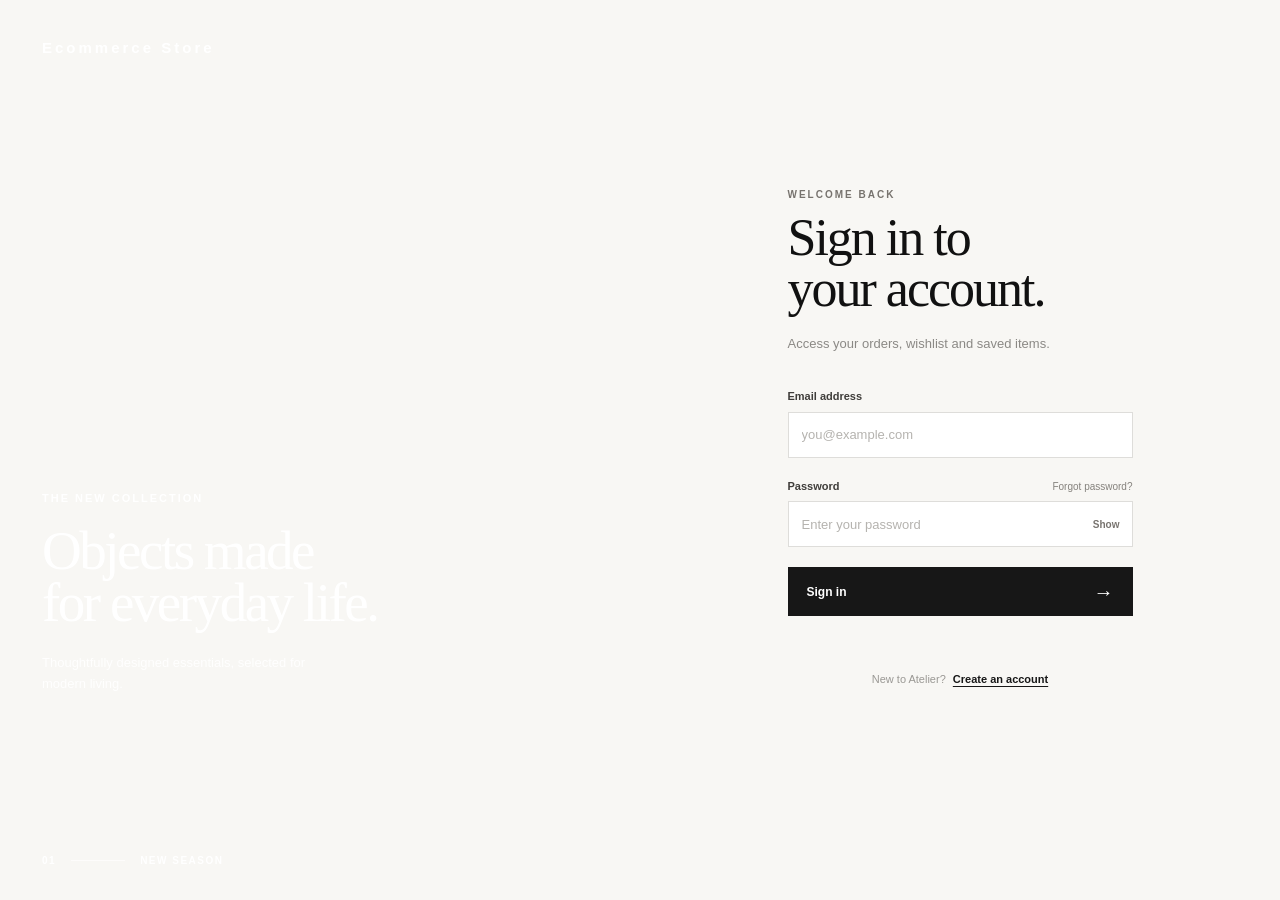
==== commit 087e508c: "make changes in code" ====
--- a/account.html
+++ b/account.html
@@ -594,7 +594,7 @@
     <nav class="navbar navbar-expand-lg hero-navbar">
         <div class="container-fluid px-4 px-md-5">
 
-            <a href="index.html" class="navbar-brand logo">Atelier</a>
+            <a href="home.html" class="navbar-brand logo">Atelier</a>
 
             <button class="navbar-toggler border-0 shadow-none" type="button" data-bs-toggle="collapse"
                 data-bs-target="#mainNav" aria-controls="mainNav" aria-expanded="false" aria-label="Toggle navigation">
@@ -606,15 +606,15 @@
                 <ul class="navbar-nav ms-auto align-items-lg-center gap-lg-4">
 
                     <li class="nav-item">
-                        <a href="#products" class="nav-link">PRODUCTS</a>
+                        <a href="home.html#products" class="nav-link">PRODUCTS</a>
                     </li>
 
                     <li class="nav-item">
-                        <a href="#categories" class="nav-link">COLLECTIONS</a>
+                        <a href="home.html#categories" class="nav-link">COLLECTIONS</a>
                     </li>
 
                     <li class="nav-item">
-                        <a href="#about" class="nav-link">ABOUT</a>
+                        <a href="home.html#about" class="nav-link">ABOUT</a>
                     </li>
 
                     <!-- Search -->
@@ -654,10 +654,6 @@
 
                         </div>
 
-                    </li>
-
-                    <li class="nav-item">
-                        <a href="account.html" class="nav-link">ACCOUNT</a>
                     </li>
 
                     <li class="nav-item">
@@ -666,6 +662,9 @@
                         </a>
                     </li>
 
+                    <li class="nav-item">
+                        <a href="account.html" class="nav-link">ACCOUNT</a>
+                    </li>
                 </ul>
 
             </div>
@@ -959,7 +958,7 @@
                 </div>
 
                 <div class="modal-body">
-                    Are you sure you want to delete your account? This action cannot be undone.
+                    Are you sure you want to delete your account?
                 </div>
 
                 <div class="modal-footer">
